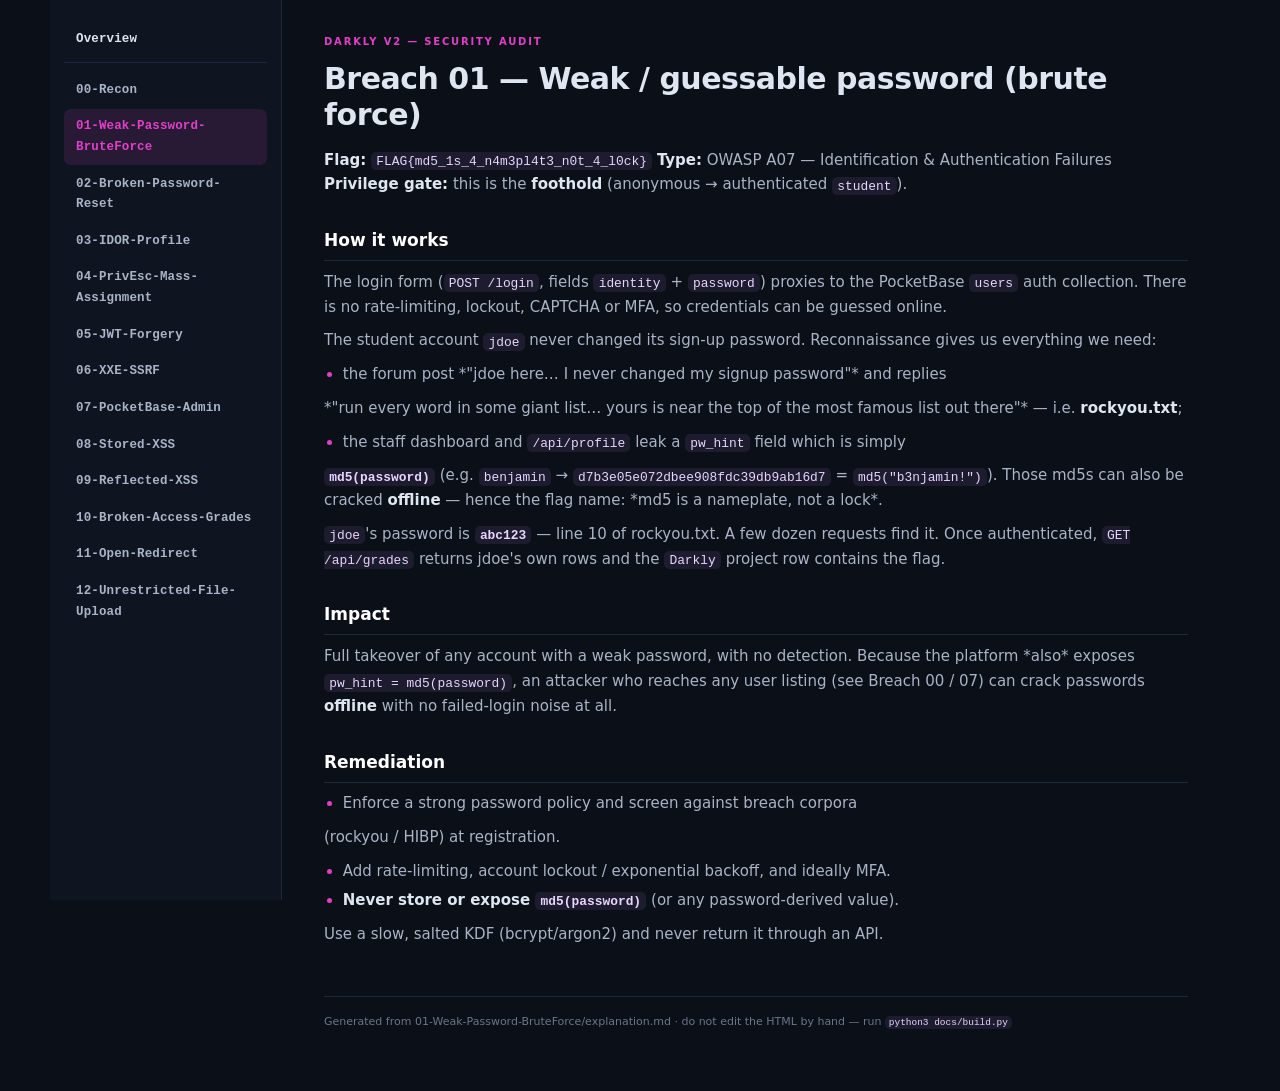
==== docs/01-Weak-Password-BruteForce.html @ 1feabd1b "docs: styled HTML versions of every write-up Add docs/ with one HTML page per breach plus an index (" ====
<!DOCTYPE html>
<html lang="en">
<head>
<meta charset="UTF-8">
<meta name="viewport" content="width=device-width, initial-scale=1.0">
<title>01-Weak-Password-BruteForce — Darkly v2 audit</title>
<link rel="stylesheet" href="style.css">
</head>
<body>
<div class="layout">
<nav class="side"><a href="index.html">Overview</a>
<a href="00-Recon.html">00-Recon</a>
<a href="01-Weak-Password-BruteForce.html" class="active">01-Weak-Password-BruteForce</a>
<a href="02-Broken-Password-Reset.html">02-Broken-Password-Reset</a>
<a href="03-IDOR-Profile.html">03-IDOR-Profile</a>
<a href="04-PrivEsc-Mass-Assignment.html">04-PrivEsc-Mass-Assignment</a>
<a href="05-JWT-Forgery.html">05-JWT-Forgery</a>
<a href="06-XXE-SSRF.html">06-XXE-SSRF</a>
<a href="07-PocketBase-Admin.html">07-PocketBase-Admin</a>
<a href="08-Stored-XSS.html">08-Stored-XSS</a>
<a href="09-Reflected-XSS.html">09-Reflected-XSS</a>
<a href="10-Broken-Access-Grades.html">10-Broken-Access-Grades</a>
<a href="11-Open-Redirect.html">11-Open-Redirect</a>
<a href="12-Unrestricted-File-Upload.html">12-Unrestricted-File-Upload</a></nav>
<main class="content">
<div class="crumb">Darkly v2 — security audit</div>
<h1>Breach 01 — Weak / guessable password (brute force)</h1>
<p><strong>Flag:</strong> <code>FLAG{md5_1s_4_n4m3pl4t3_n0t_4_l0ck}</code> <strong>Type:</strong> OWASP A07 — Identification &amp; Authentication Failures <strong>Privilege gate:</strong> this is the <strong>foothold</strong> (anonymous → authenticated <code>student</code>).</p>
<h2>How it works</h2>
<p>The login form (<code>POST /login</code>, fields <code>identity</code> + <code>password</code>) proxies to the PocketBase <code>users</code> auth collection. There is no rate-limiting, lockout, CAPTCHA or MFA, so credentials can be guessed online.</p>
<p>The student account <code>jdoe</code> never changed its sign-up password. Reconnaissance gives us everything we need:</p>
<ul>
<li>the forum post *"jdoe here… I never changed my signup password"* and replies</li>
</ul>
<p>  *"run every word in some giant list… yours is near the top of the most famous   list out there"* — i.e. <strong>rockyou.txt</strong>;</p>
<ul>
<li>the staff dashboard and <code>/api/profile</code> leak a <code>pw_hint</code> field which is simply</li>
</ul>
<p>  <strong><code>md5(password)</code></strong> (e.g. <code>benjamin</code> → <code>d7b3e05e072dbee908fdc39db9ab16d7</code> =   <code>md5(&quot;b3njamin!&quot;)</code>). Those md5s can also be cracked <strong>offline</strong> — hence the   flag name: *md5 is a nameplate, not a lock*.</p>
<p><code>jdoe</code>'s password is <strong><code>abc123</code></strong> — line 10 of rockyou.txt. A few dozen requests find it. Once authenticated, <code>GET /api/grades</code> returns jdoe's own rows and the <code>Darkly</code> project row contains the flag.</p>
<h2>Impact</h2>
<p>Full takeover of any account with a weak password, with no detection. Because the platform *also* exposes <code>pw_hint = md5(password)</code>, an attacker who reaches any user listing (see Breach 00 / 07) can crack passwords <strong>offline</strong> with no failed-login noise at all.</p>
<h2>Remediation</h2>
<ul>
<li>Enforce a strong password policy and screen against breach corpora</li>
</ul>
<p>  (rockyou / HIBP) at registration.</p>
<ul>
<li>Add rate-limiting, account lockout / exponential backoff, and ideally MFA.</li>
<li><strong>Never store or expose <code>md5(password)</code></strong> (or any password-derived value).</li>
</ul>
<p>  Use a slow, salted KDF (bcrypt/argon2) and never return it through an API.</p>
<footer>Generated from 01-Weak-Password-BruteForce/explanation.md · do not edit the HTML by hand — run <code>python3 docs/build.py</code></footer>
</main>
</div>
</body>
</html>
---- docs/style.css ----
:root{
  --bg:#0b0f17; --panel:#111726; --panel2:#0e1420; --border:#1e2838;
  --text:#dfe6f1; --text2:#aab4c6; --text3:#6b7689;
  --pink:#e040c8; --brand:#5b9dff; --green:#3ecf8e; --yellow:#f5a623; --red:#ff5c6c;
  --mono:"Kode Mono",ui-monospace,SFMono-Regular,Menlo,Consolas,monospace;
  --sans:"Raleway",system-ui,-apple-system,Segoe UI,Roboto,sans-serif;
}
*{box-sizing:border-box}
html{scroll-behavior:smooth}
body{margin:0;background:var(--bg);color:var(--text);font-family:var(--sans);
  font-size:15px;line-height:1.65;-webkit-font-smoothing:antialiased}
.layout{display:flex;min-height:100vh;max-width:1180px;margin:0 auto}

/* sidebar */
.side{flex:0 0 232px;background:var(--panel2);border-right:1px solid var(--border);
  padding:22px 14px;display:flex;flex-direction:column;gap:2px;position:sticky;top:0;
  height:100vh;overflow-y:auto}
.side a{display:block;padding:7px 12px;border-radius:7px;color:var(--text2);
  text-decoration:none;font-size:12.5px;font-weight:600;letter-spacing:.01em;
  font-family:var(--mono);transition:.12s}
.side a:hover{background:var(--panel);color:var(--text)}
.side a.active{background:rgba(224,64,200,.12);color:var(--pink)}
.side a:first-child{color:var(--text);font-weight:800;margin-bottom:8px;
  border-bottom:1px solid var(--border);border-radius:0;padding-bottom:12px}

/* content */
.content{flex:1;min-width:0;padding:34px 42px 60px}
.crumb{font-size:10px;font-weight:800;letter-spacing:.18em;text-transform:uppercase;
  color:var(--pink);margin-bottom:10px}
h1{font-size:30px;font-weight:900;letter-spacing:-.5px;margin:.2em 0 .5em;line-height:1.2}
h2{font-size:17px;font-weight:800;margin:1.7em 0 .5em;padding-bottom:6px;
  border-bottom:1px solid var(--border);color:#fff}
h3{font-size:14px;font-weight:800;margin:1.3em 0 .4em;color:var(--text)}
p{margin:.6em 0;color:var(--text2)}
strong{color:var(--text);font-weight:700}
a{color:var(--brand);text-decoration:none}
a:hover{text-decoration:underline}
ul{margin:.5em 0;padding-left:1.25em}
li{margin:.3em 0;color:var(--text2)}
li::marker{color:var(--pink)}

/* code */
code{font-family:var(--mono);font-size:.86em;background:rgba(123,94,167,.16);
  color:#e9d5ff;padding:.12em .4em;border-radius:5px;word-break:break-word}
pre.code{background:#070b12;border:1px solid var(--border);border-left:3px solid var(--pink);
  border-radius:8px;padding:14px 16px;overflow-x:auto;margin:1em 0}
pre.code code{background:none;color:#cfe3ff;padding:0;font-size:12.5px;line-height:1.6;
  white-space:pre}

/* blockquote */
blockquote{margin:1em 0;padding:10px 16px;background:var(--panel);
  border-left:3px solid var(--yellow);border-radius:0 8px 8px 0;color:var(--text2);
  font-size:13.5px}
blockquote code{font-size:.85em}

/* tables */
table{border-collapse:collapse;width:100%;margin:1em 0;font-size:13px;
  background:var(--panel);border:1px solid var(--border);border-radius:8px;overflow:hidden}
th,td{text-align:left;padding:9px 12px;border-bottom:1px solid var(--border);vertical-align:top}
th{background:var(--panel2);font-size:10.5px;letter-spacing:.08em;text-transform:uppercase;
  color:var(--text3);font-weight:800}
tbody tr:last-child td{border-bottom:none}
tbody tr:hover{background:rgba(91,157,255,.05)}
td code{font-size:.82em}

/* flags rendered as code get a green tint */
td code,strong+code,p code{}
code:not(pre code)[class]{}

footer{margin-top:50px;padding-top:16px;border-top:1px solid var(--border);
  font-size:11px;color:var(--text3)}

@media (max-width:820px){
  .layout{flex-direction:column}
  .side{position:static;height:auto;flex-basis:auto;flex-direction:row;flex-wrap:wrap;
    border-right:none;border-bottom:1px solid var(--border)}
  .side a:first-child{width:100%;border-bottom:none}
  .content{padding:24px 18px 48px}
}
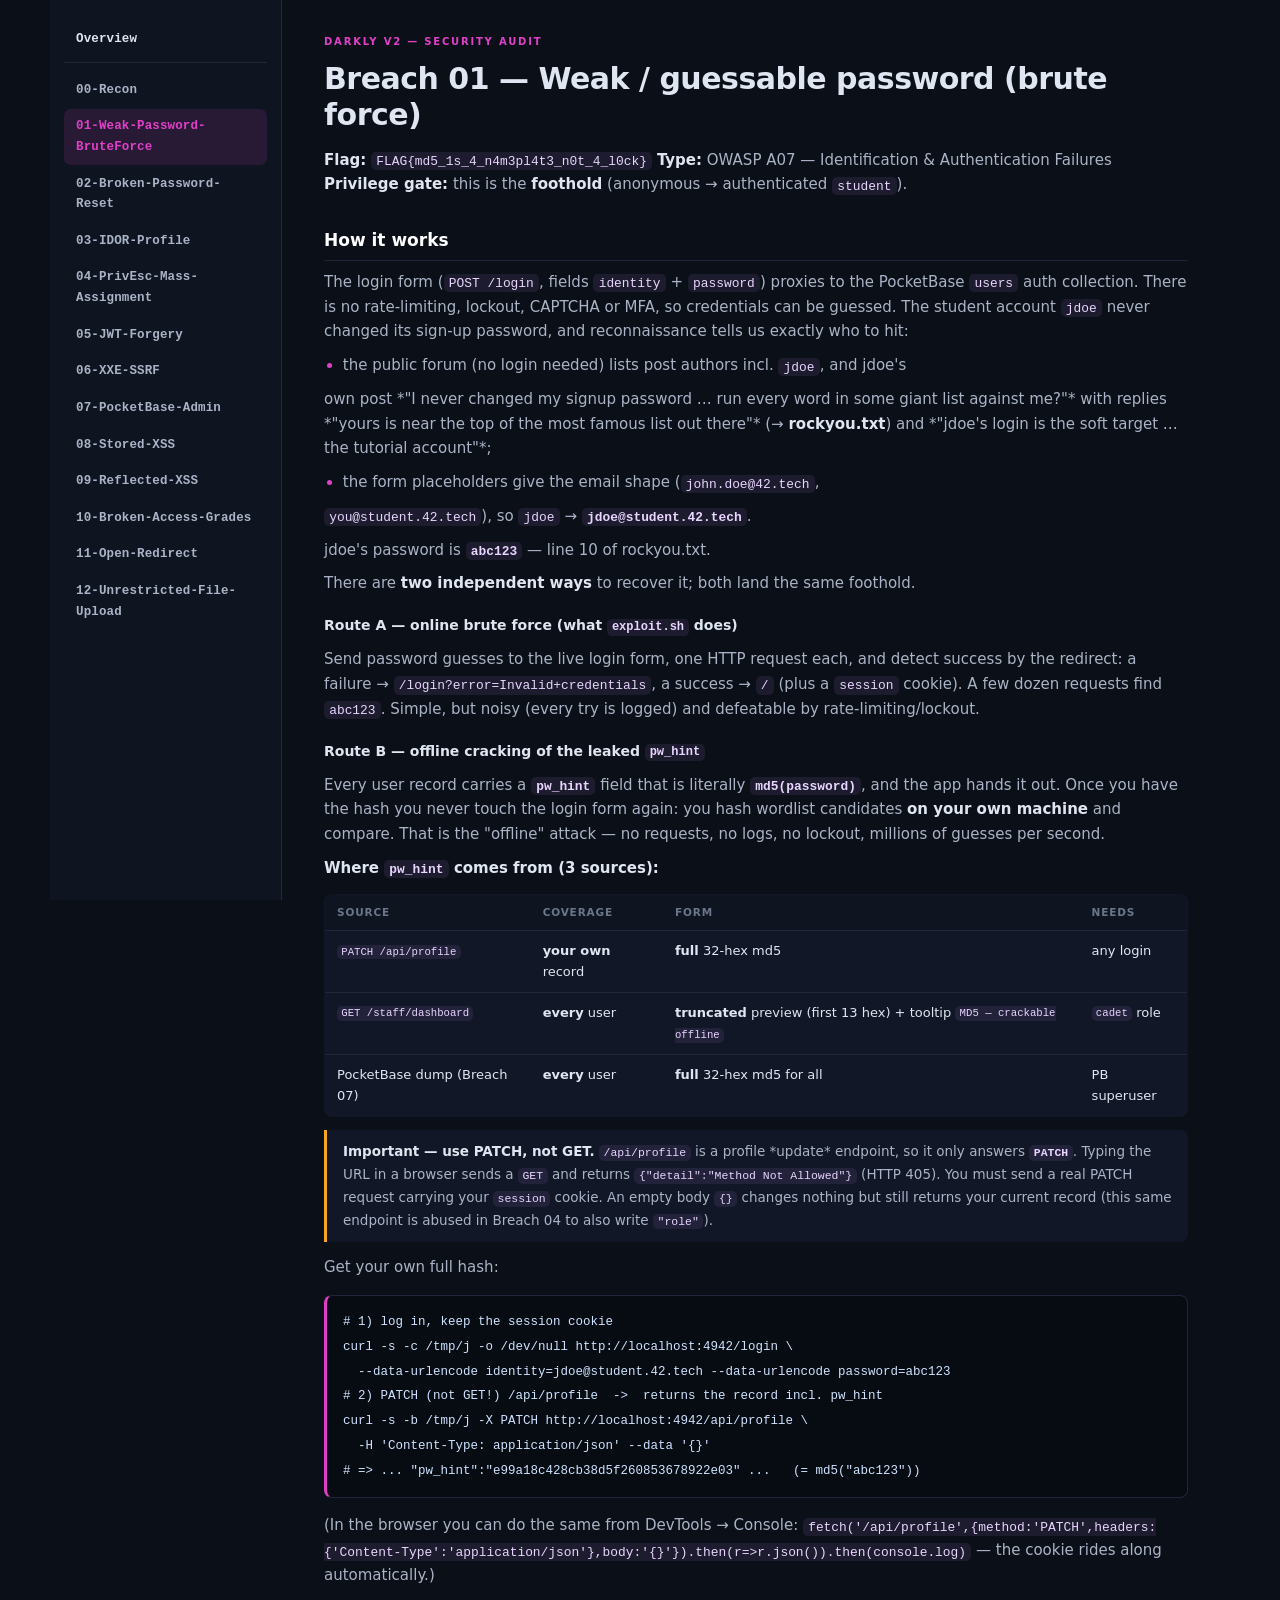
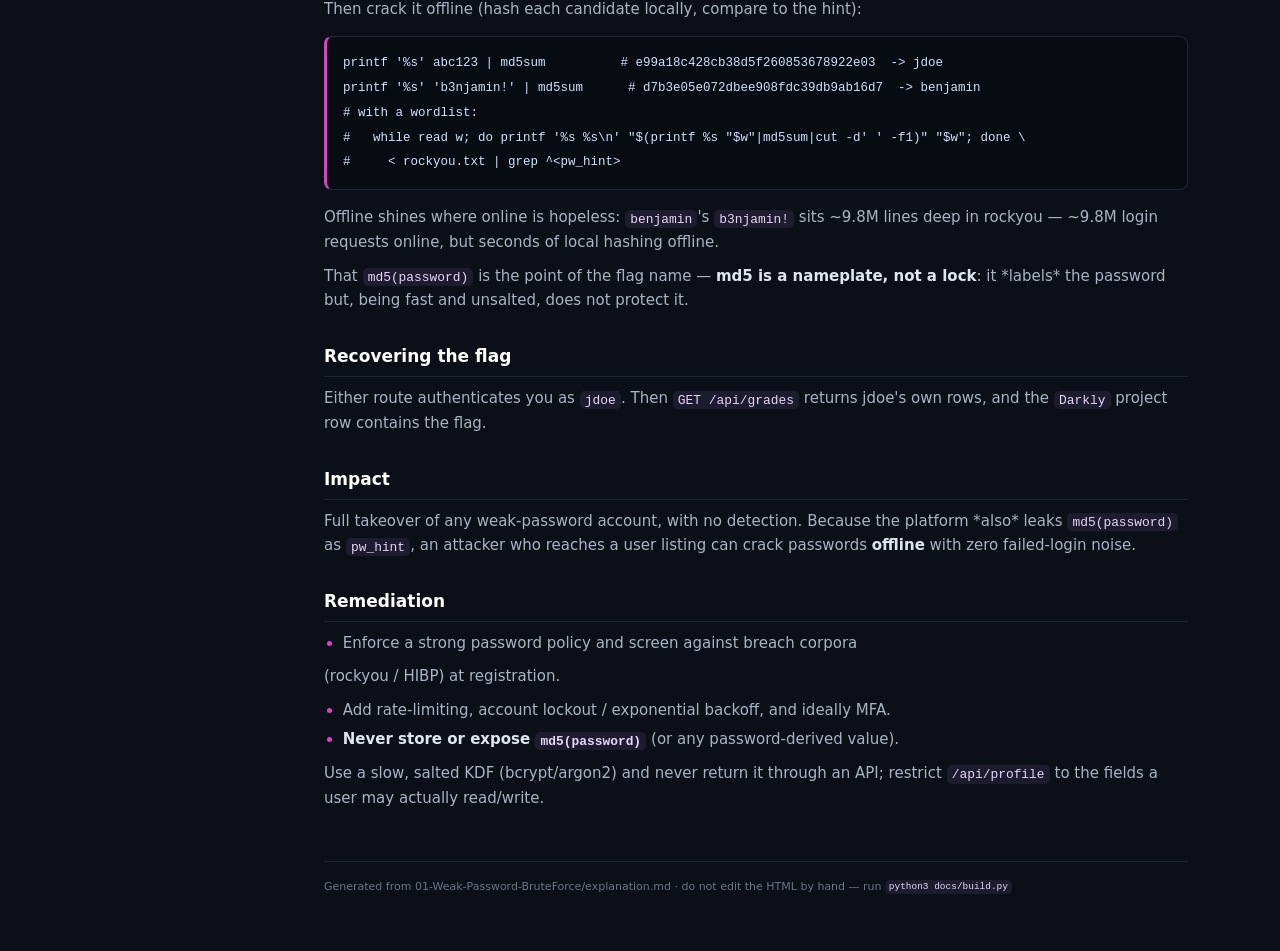
==== commit ef673570: "docs(01): detail pw_hint retrieval (PATCH not GET) + online vs offline Expand the weak-password writ" ====
--- a/docs/01-Weak-Password-BruteForce.html
+++ b/docs/01-Weak-Password-BruteForce.html
@@ -27,19 +27,51 @@
 <h1>Breach 01 — Weak / guessable password (brute force)</h1>
 <p><strong>Flag:</strong> <code>FLAG{md5_1s_4_n4m3pl4t3_n0t_4_l0ck}</code> <strong>Type:</strong> OWASP A07 — Identification &amp; Authentication Failures <strong>Privilege gate:</strong> this is the <strong>foothold</strong> (anonymous → authenticated <code>student</code>).</p>
 <h2>How it works</h2>
-<p>The login form (<code>POST /login</code>, fields <code>identity</code> + <code>password</code>) proxies to the PocketBase <code>users</code> auth collection. There is no rate-limiting, lockout, CAPTCHA or MFA, so credentials can be guessed online.</p>
-<p>The student account <code>jdoe</code> never changed its sign-up password. Reconnaissance gives us everything we need:</p>
+<p>The login form (<code>POST /login</code>, fields <code>identity</code> + <code>password</code>) proxies to the PocketBase <code>users</code> auth collection. There is no rate-limiting, lockout, CAPTCHA or MFA, so credentials can be guessed. The student account <code>jdoe</code> never changed its sign-up password, and reconnaissance tells us exactly who to hit:</p>
 <ul>
-<li>the forum post *"jdoe here… I never changed my signup password"* and replies</li>
+<li>the public forum (no login needed) lists post authors incl. <code>jdoe</code>, and jdoe's</li>
 </ul>
-<p>  *"run every word in some giant list… yours is near the top of the most famous   list out there"* — i.e. <strong>rockyou.txt</strong>;</p>
+<p>  own post *"I never changed my signup password … run every word in some giant   list against me?"* with replies *"yours is near the top of the most famous   list out there"* (→ <strong>rockyou.txt</strong>) and *"jdoe's login is the soft target …   the tutorial account"*;</p>
 <ul>
-<li>the staff dashboard and <code>/api/profile</code> leak a <code>pw_hint</code> field which is simply</li>
+<li>the form placeholders give the email shape (<code>john.doe@42.tech</code>,</li>
 </ul>
-<p>  <strong><code>md5(password)</code></strong> (e.g. <code>benjamin</code> → <code>d7b3e05e072dbee908fdc39db9ab16d7</code> =   <code>md5(&quot;b3njamin!&quot;)</code>). Those md5s can also be cracked <strong>offline</strong> — hence the   flag name: *md5 is a nameplate, not a lock*.</p>
-<p><code>jdoe</code>'s password is <strong><code>abc123</code></strong> — line 10 of rockyou.txt. A few dozen requests find it. Once authenticated, <code>GET /api/grades</code> returns jdoe's own rows and the <code>Darkly</code> project row contains the flag.</p>
+<p>  <code>you@student.42.tech</code>), so <code>jdoe</code> → <strong><code>jdoe@student.42.tech</code></strong>.</p>
+<p>jdoe's password is <strong><code>abc123</code></strong> — line 10 of rockyou.txt.</p>
+<p>There are <strong>two independent ways</strong> to recover it; both land the same foothold.</p>
+<h3>Route A — online brute force (what <code>exploit.sh</code> does)</h3>
+<p>Send password guesses to the live login form, one HTTP request each, and detect success by the redirect: a failure → <code>/login?error=Invalid+credentials</code>, a success → <code>/</code> (plus a <code>session</code> cookie). A few dozen requests find <code>abc123</code>. Simple, but noisy (every try is logged) and defeatable by rate-limiting/lockout.</p>
+<h3>Route B — offline cracking of the leaked <code>pw_hint</code></h3>
+<p>Every user record carries a <strong><code>pw_hint</code></strong> field that is literally <strong><code>md5(password)</code></strong>, and the app hands it out. Once you have the hash you never touch the login form again: you hash wordlist candidates <strong>on your own machine</strong> and compare. That is the "offline" attack — no requests, no logs, no lockout, millions of guesses per second.</p>
+<p><strong>Where <code>pw_hint</code> comes from (3 sources):</strong></p>
+<table>
+<thead><tr><th>Source</th><th>Coverage</th><th>Form</th><th>Needs</th></tr></thead>
+<tbody>
+<tr><td><code>PATCH /api/profile</code></td><td><strong>your own</strong> record</td><td><strong>full</strong> 32-hex md5</td><td>any login</td></tr>
+<tr><td><code>GET /staff/dashboard</code></td><td><strong>every</strong> user</td><td><strong>truncated</strong> preview (first 13 hex) + tooltip <code>MD5 — crackable offline</code></td><td><code>cadet</code> role</td></tr>
+<tr><td>PocketBase dump (Breach 07)</td><td><strong>every</strong> user</td><td><strong>full</strong> 32-hex md5 for all</td><td>PB superuser</td></tr>
+</tbody></table>
+<blockquote><strong>Important — use PATCH, not GET.</strong> <code>/api/profile</code> is a profile *update* endpoint, so it only answers <strong><code>PATCH</code></strong>. Typing the URL in a browser sends a <code>GET</code> and returns <code>{&quot;detail&quot;:&quot;Method Not Allowed&quot;}</code> (HTTP 405). You must send a real PATCH request carrying your <code>session</code> cookie. An empty body <code>{}</code> changes nothing but still returns your current record (this same endpoint is abused in Breach 04 to also write <code>&quot;role&quot;</code>).</blockquote>
+<p>Get your own full hash:</p>
+<pre class="code"><code># 1) log in, keep the session cookie
+curl -s -c /tmp/j -o /dev/null http://localhost:4942/login \
+  --data-urlencode identity=jdoe@student.42.tech --data-urlencode password=abc123
+# 2) PATCH (not GET!) /api/profile  -&gt;  returns the record incl. pw_hint
+curl -s -b /tmp/j -X PATCH http://localhost:4942/api/profile \
+  -H &#x27;Content-Type: application/json&#x27; --data &#x27;{}&#x27;
+# =&gt; ... &quot;pw_hint&quot;:&quot;e99a18c428cb38d5f260853678922e03&quot; ...   (= md5(&quot;abc123&quot;))</code></pre>
+<p>(In the browser you can do the same from DevTools → Console: <code>fetch(&#x27;/api/profile&#x27;,{method:&#x27;PATCH&#x27;,headers:{&#x27;Content-Type&#x27;:&#x27;application/json&#x27;},body:&#x27;{}&#x27;}).then(r=&gt;r.json()).then(console.log)</code> — the cookie rides along automatically.)</p>
+<p>Then crack it offline (hash each candidate locally, compare to the hint):</p>
+<pre class="code"><code>printf &#x27;%s&#x27; abc123 | md5sum          # e99a18c428cb38d5f260853678922e03  -&gt; jdoe
+printf &#x27;%s&#x27; &#x27;b3njamin!&#x27; | md5sum      # d7b3e05e072dbee908fdc39db9ab16d7  -&gt; benjamin
+# with a wordlist:
+#   while read w; do printf &#x27;%s %s\n&#x27; &quot;$(printf %s &quot;$w&quot;|md5sum|cut -d&#x27; &#x27; -f1)&quot; &quot;$w&quot;; done \
+#     &lt; rockyou.txt | grep ^&lt;pw_hint&gt;</code></pre>
+<p>Offline shines where online is hopeless: <code>benjamin</code>'s <code>b3njamin!</code> sits ~9.8M lines deep in rockyou — ~9.8M login requests online, but seconds of local hashing offline.</p>
+<p>That <code>md5(password)</code> is the point of the flag name — <strong>md5 is a nameplate, not a lock</strong>: it *labels* the password but, being fast and unsalted, does not protect it.</p>
+<h2>Recovering the flag</h2>
+<p>Either route authenticates you as <code>jdoe</code>. Then <code>GET /api/grades</code> returns jdoe's own rows, and the <code>Darkly</code> project row contains the flag.</p>
 <h2>Impact</h2>
-<p>Full takeover of any account with a weak password, with no detection. Because the platform *also* exposes <code>pw_hint = md5(password)</code>, an attacker who reaches any user listing (see Breach 00 / 07) can crack passwords <strong>offline</strong> with no failed-login noise at all.</p>
+<p>Full takeover of any weak-password account, with no detection. Because the platform *also* leaks <code>md5(password)</code> as <code>pw_hint</code>, an attacker who reaches a user listing can crack passwords <strong>offline</strong> with zero failed-login noise.</p>
 <h2>Remediation</h2>
 <ul>
 <li>Enforce a strong password policy and screen against breach corpora</li>
@@ -49,7 +81,7 @@
 <li>Add rate-limiting, account lockout / exponential backoff, and ideally MFA.</li>
 <li><strong>Never store or expose <code>md5(password)</code></strong> (or any password-derived value).</li>
 </ul>
-<p>  Use a slow, salted KDF (bcrypt/argon2) and never return it through an API.</p>
+<p>  Use a slow, salted KDF (bcrypt/argon2) and never return it through an API;   restrict <code>/api/profile</code> to the fields a user may actually read/write.</p>
 <footer>Generated from 01-Weak-Password-BruteForce/explanation.md · do not edit the HTML by hand — run <code>python3 docs/build.py</code></footer>
 </main>
 </div>
